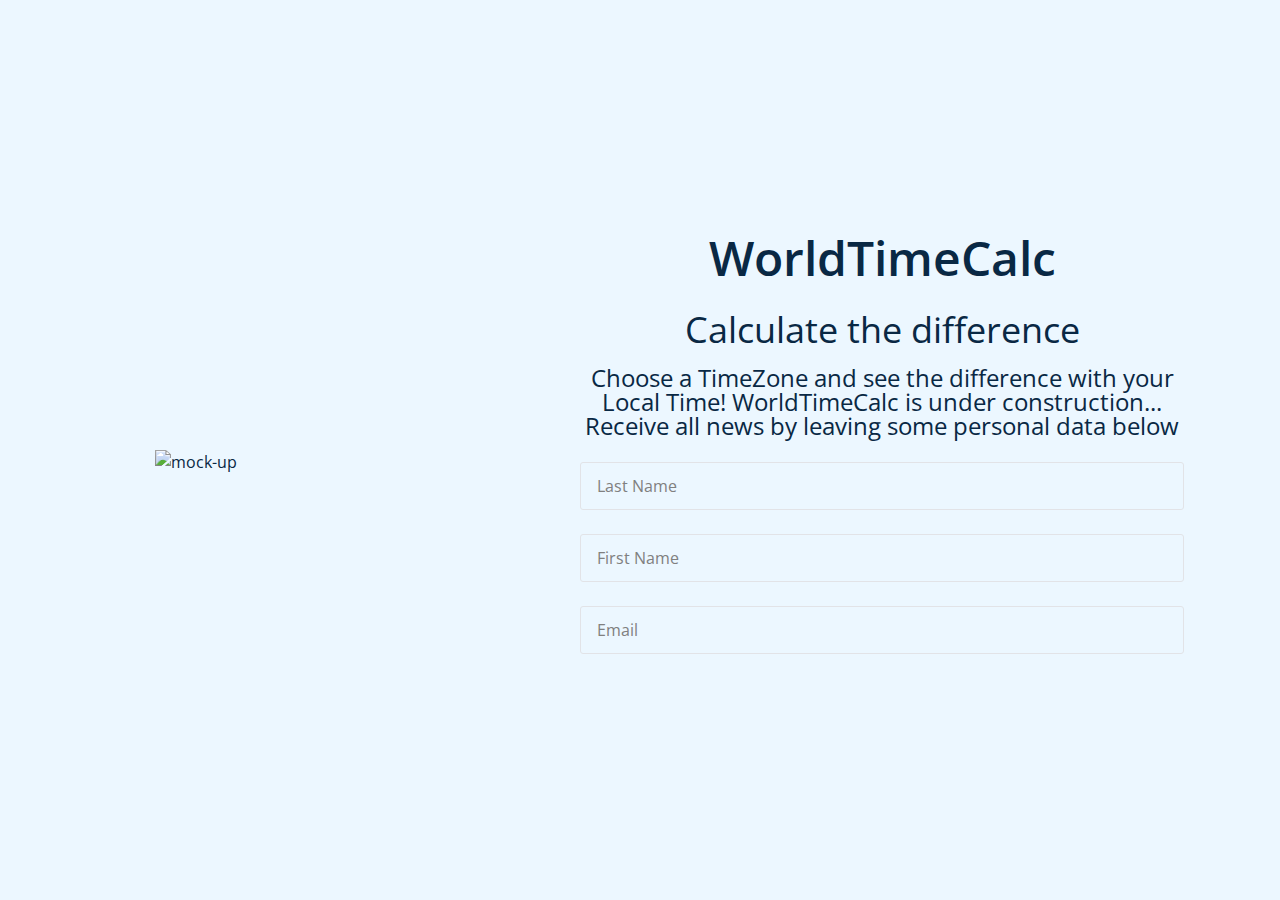
==== landingspagina.html @ 6df5377a "1st push" ====
<!doctype html>
<html lang="en">
    <head>
        <meta charset="utf-8">
        <meta http-equiv="x-ua-compatible" content="ie=edge">
        <title>Landinspagina</title>
        <meta name="description" content="This is my HTML5 boilerplate.">
        <meta name="viewport" content="width=device-width, initial-scale=1.0">
        <meta name="msapplication-TileColor" content="#3385FF">
        <meta name="theme-color" content="#3385FF">

        <link href="https://fonts.googleapis.com/css2?family=Open+Sans:wght@400;600;700&display=swap" rel="stylesheet">

        <link rel="stylesheet" href="css/normalize.css">
        <link rel="stylesheet" href="css/screen.css">

        <style>
            section {
              background-image: url('/Project/img/klok.jpg');
            }
        </style>
        <script src="script/reg.js"></script>
    </head>
    <body>
        <section class="o-row o-row--lg o-row--login o-row--beta">
            <img class="c-image" src="/Project/img//Mock-up.png" alt="mock-up">
            <div class="o-container u-max-width-xs">
                <form class="c-card" action="#">
                    <div class="c-card__body">                       
                        <p class="c-card__title">
                            WorldTimeCalc
                        </p>
                        <p class="c-card__undertitle">
                            Calculate the difference
                        </p>
                        <p class="c-card__text">
                            Choose a TimeZone and see the difference with
                            your Local Time!
                            WorldTimeCalc is under construction... Receive 
                            all news by leaving some personal data below
                        </p>
                        <div>
                            <p class="c-form-field">
                                <label class="c-label c-label--floating js-floating-label" for="username">
                                </label>
                                <input class="c-input c-input--with-floating-label js-floating-input" type="lastname" name="username" id="username" placeholder="Last Name" required>
                            </p>
                        </div>
                        <div>
                            <p class="c-form-field">
                                <label class="c-label c-label--floating js-floating-label" for="username">
                                </label>
                                <input class="c-input c-input--with-floating-label js-floating-input" type="firstname" name="username" id="username" placeholder="First Name" required>
                            </p>
                        </div>
                        <div>
                            <p class="c-form-field">
                                <label class="c-label c-label--floating js-floating-label" for="username">
                                </label>
                                <input class="c-input c-input--with-floating-label js-floating-input" type="email" name="username" id="username" placeholder="Email" required>
                            </p>
                        </div>
                    </div>
                </form>
            </div>
        </section>
    </body>
</html>
---- css/screen.css ----
/*------------------------------------*\
#FONTS
\*------------------------------------*/

/*------------------------------------*\
#Variables
\*------------------------------------*/

:root {
    /* colors */
    --color-alpha: #ECF7FF;
    --color-beta: #092844;

    --color-front: var(--color-beta);
    --color-back: var(--color-alpha);

    --global-background: var(--color-back);
    --global-text-color: var(--color-front);

    --global-logo-fill: var(--color-front);
    --global-border-color: var(--color-front);

    --global-color-error: #ff3333;
    --global-color-error-transparent: #FF3333bf;
    --global-color-error-x-transparent: #FF33334d;



    --global-color-alpha: #3385FF;
    --global-color-alpha-dark: #2E77E6;

    --global-color-neutral-xxxx-light: #F5F6FA;
    --global-color-neutral-xxx-light: #E2E3E7;

    /* opacity */

    /* transitions */

    /* borders */
    --global-borderRadius: 3px;
    --global-borderWidth: 1px;

    /* transitions */
    --global-transitionTiming-alpha: .1s ease-out;

    /* Baseline settings */
    --global-baseline: 8px;         
    --global-whitespace: calc(var(--global-baseline) * 3); /* = 24px */

    --global-whitespace-xs: calc(var(--global-baseline) / 2); /* = 4px */
    --global-whitespace-sm: calc(var(--global-baseline) * 1); /*  = 8px */
    --global-whitespace-md: calc(var(--global-baseline) * 2); /*  = 16px */
    --global-whitespace-lg: calc(var(--global-baseline) * 4); /*  = 32px */
    --global-whitespace-xl: calc(var(--global-whitespace) * 2); /*  = 48px */
    --global-whitespace-xxl: calc(var(--global-whitespace) * 3); /*  = 72px */

    /* forms */
    --global-placeholder-color: var(--global-color-neutral-x-light);
    --global-input-backgroundColor: White;
    --global-input-color: var(--global-color-neutral-xxxx-dark);
    --global-input-borderColor: var(--global-color-neutral-xxx-light);
    --global-input-hover-borderColor: var(--global-color-neutral-xx-light);
    --global-input-focus-borderColor: var(--global-color-alpha);
    --global-input-focus-boxShadowColor: var(--global-color-alpha-x-transparent);
    --global-input-focus-boxShadow: 0 0 0 3px var(--global-input-focus-boxShadowColor);
    --global-input-error-borderColor: #ff3333;
}

/* @media (prefer-color-scheme) */

/*------------------------------------*\
#GENERIC
\*------------------------------------*/

/*
    Generic: Page
    ---
    Global page styles + universal box-sizing:
*/

html {
    /* POSITIONING */

    /* BOX MODEL */
    box-sizing: border-box;

    /* FONT */
    color: var(--global-text-color);
    font-size: 16px; /* font-size op de body = 1REM */
    line-height: 1.5;
    font-family: 'Open Sans', Helvetica, arial, sans-serif;
    font-feature-settings: "zero" 1;
    -webkit-font-smoothing: antialiased;
    -moz-osx-font-smoothing: grayscale;

    /* APPEARANCE */
    background-color: var(--color-back);

    /* OTHER */
    
}

html[data-theme='dark'] {
    background-color: var(--color-front);
    /* --color-front: var(--color-alpha);
    --color-back: var(--color-beta); */
}

*,
*:before,
*:after {
    box-sizing: inherit;
}

/*
* Remove text-shadow in selection highlight:
* https://twitter.com/miketaylr/status/12228805301
*
* Customize the background color to match your design.
*/

::-moz-selection {
    background: blue;
    color: white;
    text-shadow: none;
}

::selection {
    background: blue;
    color: white;
    text-shadow: none;
}

/*------------------------------------*\
#Elements
\*------------------------------------*/

/*
Elements: Images
---
Default markup for images to make them responsive
*/

img {
    max-width: 100%;
    vertical-align: top;
}

/*
    Elements: typography
    ---
    Default markup for typographic elements
*/

h1,
h2,
h3 {
    font-weight: 700;
}

h1 {
    font-size: 36px;
    line-height: 48px;
    margin: 0 0 24px;
}

h2 {
    font-size: 32px;
    line-height: 40px;
    margin: 0 0 24px;
}

h3 {
    font-size: 26px;
    line-height: 32px;
    margin: 0 0 24px;
}

h4,
h5,
h6 {
    font-size: 16px;
    font-weight: 600;
    line-height: 24px;
    margin: 0 0 24px;
}

p,
ol,
ul,
dl,
table,
address,
figure {
    margin: 0 0 24px;
}

ul,
ol {
    padding-left: 24px;
}

li ul,
li ol {
    margin-bottom: 0;
}

blockquote {
    font-style: normal;
    font-size: 23px;
    line-height: 32px;
    margin: 0 0 24px;
}

blockquote * {
    font-size: inherit;
    line-height: inherit;
}

figcaption {
    font-weight: 400;
    font-size: 12px;
    line-height: 16px;
    margin-top: 8px;
}

hr {
    border: 0;
    height: 1px;
    background: LightGrey;
    margin: 0 0 24px;
}

a {
    color: blue;
    outline-color: blue;
    outline-width: medium;
    outline-offset: 2px;
}

a:visited,
a:active {
    color: blue;
}

a:hover,
a:focus {
    color: blue;
}

label,
input {
    display: block;
}

select {
    width: 100%;
}

input::placeholder {
    color: gray;
}

/*------------------------------------*\
#OBJECTS
\*------------------------------------*/


/*
    Objects: Row
    ---
    Creates a horizontal row that stretches the viewport and adds padding around children
*/

.o-row {
    position: relative;
    padding: calc(8 * var(--global-baseline)) calc(8 * var(--global-baseline)) 0;
}

.o-row--login {
    min-height: 100vh;
    display: flex;
    align-items: center;
}

/* size modifiers */

.o-row--lg {
    padding-top: var(--global-whitespace-xl);
    padding-bottom: var(--global-whitespace);
}

.o-row--xl {
    padding-top: var(--global-whitespace-xxl);
    padding-bottom: var(--global-whitespace-xl);
}

@media (min-width: 768px) {
    .o-row {
        padding-left: var(--global-whitespace-xl);
        padding-right: var(--global-whitespace-xl);
    }
}

@media (min-width: 992px) {
    .o-row--xl {
        padding-top: 96px;
        padding-bottom: var(--global-whitespace-xxl);
    }
}


/*
    Objects: Container
    ---
    Creates a horizontal container that sets de global max-width
*/

.o-container {
    margin-left: auto;
    margin-right: inherit;
    max-width: 43.75rem; /* 79.5 * 16px = 1272 */
    width: 100%;
}

/*
    Object: Button reset
    ---
    Small button reset object
*/


.o-button-reset {
    border: none;
    margin: 0;
    padding: 0;
    width: auto;
    overflow: visible;
    background: transparent;

    /* inherit font & color from ancestor */
    color: inherit;
    font: inherit;

    /* Normalize `line-height`. Cannot be changed from `normal` in Firefox 4+. */
    line-height: normal;

    /* Corrects font smoothing for webkit */
    -webkit-font-smoothing: inherit;
    -moz-osx-font-smoothing: inherit;

    /* Corrects inability to style clickable `input` types in iOS */
    -webkit-appearance: none;
}

/*
    Object: Hide accessible
    ---
    Accessibly hide any element
*/

.o-hide-accessible {
    position: absolute;
    width: 1px;
    height: 1px;
    padding: 0;
    margin: -1px;
    overflow: hidden;
    clip: rect(0, 0, 0, 0);
    border: 0;
}


.o-section {
    position: relative;
    min-width: 400px;
}

.o-section + .o-section {
    padding-top: var(--global-whitespace);
}

@media (min-width: 768px) {
    .o-section--lg + .o-section--lg,
    .o-section--xl + .o-section--xl {
        padding-top: var(--global-whitespace-xl);
    }
}

@media (min-width: 992px) {
    .o-section--xl + .o-section--xl {
        padding-top: var(--global-whitespace-xxl);
    }
}

/*------------------------------------*\
#COMPONENTS
\*------------------------------------*/

/*
    Component: Logo
    ---
    Website main logo
*/

.c-logo {
    display: flex;
    padding-top: 2rem;
    position: sticky;
    align-items: center;
    font-size: 1rem;
    font-weight: 400;
    line-height: 1rem;
}

/*
    Component: horloge
    ---
    The horloge
*/

.c-horloge__logo {
    height: 2rem;
    width: 2rem;
    fill: var(--global-logo-fill);
    stroke: var(--global-logo-fill);
    /* color: var(--global-logo-fill); */
}

.c-logo .c-horloge__logo {
    margin-right: 0.5rem;
}

.c-horloge {
    height: 25rem;
    width: 25rem;
    fill: var(--global-logo-fill);
    stroke: var(--global-logo-fill);
}

/*
    Component: App
    ---
    Main app wrapper
*/

.c-app {
    display: flex;
    flex-direction: column;
    min-height: calc(100vh - 2 * 1rem);
    box-sizing: content-box; /* Paddig optellen bij de (max)width ipv. het toevoegen aan de binnenkant */
    max-width: 25rem; /* Is dit slim...? */
    margin: 0 auto;
    padding: 0 2rem 2rem 2rem; /* 32px 32px (in onze huidige font-size) */
}

.c-app__summary {
    font-size: 1.75rem;
    line-height: 2.5rem;
}

.c-title {
    margin: auto;
    padding: 40px 0 16px 0;
    text-align: center;
    font-size: 2rem;
}

.c-hour {
    color: var(--global-text-color);
    font-size: 1rem;
    font-weight: bold;
}


/*
    Component: clock
    ---
    clock with sun visualisation
*/

.c-clock {
    margin-top: auto; /* Vul de ruimte maar op */ 
}

.c-clock__hour {
    display: flex;
    flex-direction: column;
    justify-content: center;
    align-items: center;
    width: 2.5rem;

    font-size: 0.75rem;
    line-height: 0.875rem;

    transform: translateY(50%); /* 22px : percentage van maken */
}
.c-clock__hour::before {
    content: attr(data-time);
    margin-bottom: 0.5rem;
}


.c-form-field--option {
    display: flex;
    align-items: center;
}

.c-custom-select {
    display: block;
    position: relative;
}

.c-custom-select__symbol {
    width: var(--global-whitespace);
    height: var(--global-whitespace);
    position: absolute;
    top: calc(var(--global-whitespace) / 2);
    right: calc(var(--global-whitespace) / 2);
    pointer-events: none;
    fill: var(--color-front);
}

/*
    Component: Input
    ---
    Class to put on all input="text" like form inputs
*/

.c-input {
    --input-transition: all var(--global-transitionDuration-alpha) var(--global-transitionEasing-out);
    -webkit-appearance: none;
    -moz-appearance: none;
    appearance: none;
    width: 100%;
    border-radius: var(--input-borderRadius, var(--global-borderRadius));
    border: var(--input-borderWidth, var(--global-borderWidth)) solid var(--input-borderColor, var(--global-input-borderColor));
    background-color: transparent;
    color: var(--global-input-color);
    font-family: inherit;
    font-size: 16px;
    line-height: calc(var(--global-baseline) * 3);
    padding: calc(var(--global-baseline) * 1.5 - var(--global-borderWidth)) var(--global-whitespace-md);
    outline: none;
    transition: var(--input-transition);
}

.c-input:hover {
    border-color: var(--input-hover-borderColor, var(--global-input-hover-borderColor));
}

.c-input:focus,
.c-input:active {
    border-color: var(--input-focus-borderColor, var(--global-input-focus-borderColor));
    box-shadow: var(--global-input-focus-boxShadowSpread) var(--input-focus-boxShadowColor, var(--global-input-focus-boxShadowColor));
}

/*
Input password with toggle checkbox on top of it needs
more padding on the right to avoid overlap
*/

.c-input--password-with-toggle {
    padding-right: 52px;
}

/* input password with floating label */
/* 
.c-input--with-floating-label:focus {
    box-shadow: 0 0 0 1px var(--global-input-focus-borderColor);
} */

/* option input for checkboxes and radio buttons */

.c-option {
    margin-right: var(--global-whitespace-sm);
}


.c-grid {
    display: grid;
    grid-template-columns: 50% 50%;
}

.c-line {
    border-right: 1px solid var(--color-front);
}

.c-grid__item {
    text-align: center;
    padding: var(--global-whitespace-lg);
}
.u-column-span-6 {
    grid-column: span 6;
}


/* option input for checkboxes and radio buttons */

.c-option {
    margin-right: var(--global-whitespace-sm);
}

/*
    Component: Label
    ---
    Class to put on all form labels
*/

.c-label {
    --label-color: var(--color-front);
    margin-bottom: 0;
    padding-top: var(--global-whitespace-lg);
    padding-bottom: var(--global-whitespace-sm);
    font-size: 18px;
    line-height: 20px;
    color: var(--color-front);
}

.c-label--option {
    padding-bottom: 0;
}

.c-label__error-message {
    font-weight: 600;
	float: right;
	display: none;
}

.c-label__error-message.is-visible {
	display: block;
}

.c-label--floating {
    position: absolute;
    top: calc(var(--global-baseline) * 1.5);
    left: var(--global-whitespace-sm);
    padding: var(--global-whitespace-xs)  var(--global-whitespace-sm);
    background-color: transparent;
    transition: transform var(--global-transitionDuration-alpha) var(--global-transitionEasing-out);
    z-index: 1;
    border-radius: var(--global-borderRadius);
}

.is-floating,
.c-form-field:focus-within .c-label--floating {
    transform: translateY(calc(var(--global-baseline) * -3))
}

@media (prefers-color-scheme: dark) {
    /* .c-label--floating {
        --label--floating-backgroundColor: transparent;
    } */
}

/*
    Component: Custom Toggle
    ---
    Visually change a checkbox into a toggle
*/



/*
    Component: Card
    ---
    Card with box shadow
*/

.c-card {
    background-color: transparent;
    margin-bottom: var(--global-whitespace);
    overflow: hidden;
}


.c-card__title {
    text-align: center;
    font-size: 48px;
    line-height: calc(var(--global-baseline) * 3);
    font-weight: 600;
}

.c-card__undertitle {
    text-align: center;
    font-size: 36px;
    line-height: calc(var(--global-baseline) * 3);
    font-weight: 400;
}

.c-card__text {
    text-align: center;
    font-size: 24px;
    line-height: calc(var(--global-baseline) * 3);
    font-weight: 400;
}

/* This allows c-card__body and __footer to have equal padding everywhere */

.c-card__body > *:last-child,
.c-card__footer > *:last-child,
.c-card__body > *:last-child > *:last-child,
.c-card__footer > *:last-child > *:last-child {
    margin-bottom: 0;
}

@media (min-width: 27em) {
    .c-card__body {
        padding: var(--global-whitespace-xl);
    }

    .c-card__title {
        margin-bottom: var(--global-whitespace-xl);
    }
}

/* @media (prefers-color-scheme: dark) {
    .c-card {
        --card-backgroundColor: var(--global-color-neutral-xxx-dark);
        --card__footer-borderColor: var(--global-color-neutral-xxxx-dark);
    }
} */

/*
    Component: Forms
    ---
    Everything form related here
*/

.c-form-field {
    position: relative;
    border-radius: 5px;
}

.c-form-field--option {
    display: flex;
    align-items: center;
}

.c-image {
    display: block;
    margin-left: auto;
    width: 16.875rem;
}

/*------------------------------------*\
#UTILITIES
\*------------------------------------*/

/*
    Utilities: Mute
    Mute with opacity
*/

.u-muted {
    opacity: var(--global-muted-opacity);
}

/*------------------------------------*\
#STATES
\*------------------------------------*/

/*
    Change the theme using CSS vars.
*/

/* Night version: just switch the light and dark vars */
.is-night {
    --color-front: var(--color-alpha);
    --color-back: var(--color-beta);
}

/*------------------------------------*\
#MEDIA
\*------------------------------------*/

/*
    Print styles.
    ---
    Inlined to avoid the additional HTTP request:
    http://www.phpied.com/delay-loading-your-print-css/
*/

@media print {
    *,
    *:before,
    *:after {
        background: transparent !important;
        color: #000 !important;
        /* Black prints faster:
        http://www.sanbeiji.com/archives/953 */
        box-shadow: none !important;
        text-shadow: none !important;
    }
    a,
    a:visited {
        text-decoration: underline;
    }
    a[href]:after {
        content: " (" attr(href) ")";
    }
    abbr[title]:after {
        content: " (" attr(title) ")";
    }
    /*
    * Don't show links that are fragment identifiers,
    * or use the `javascript:` pseudo protocol
    */
    a[href^="#"]:after,
    a[href^="javascript:"]:after {
        content: "";
    }
    pre {
        white-space: pre-wrap !important;
    }
    pre,
    blockquote {
        border: 1px solid #999;
        page-break-inside: avoid;
    }
    /*
    * Printing Tables:
    * http://css-discuss.incutio.com/wiki/Printing_Tables
    */
    thead {
        display: table-header-group;
    }
    tr,
    img {
        page-break-inside: avoid;
    }
    p,
    h2,
    h3 {
        orphans: 3;
        widows: 3;
    }
    h2,
    h3 {
        page-break-after: avoid;
    }
}
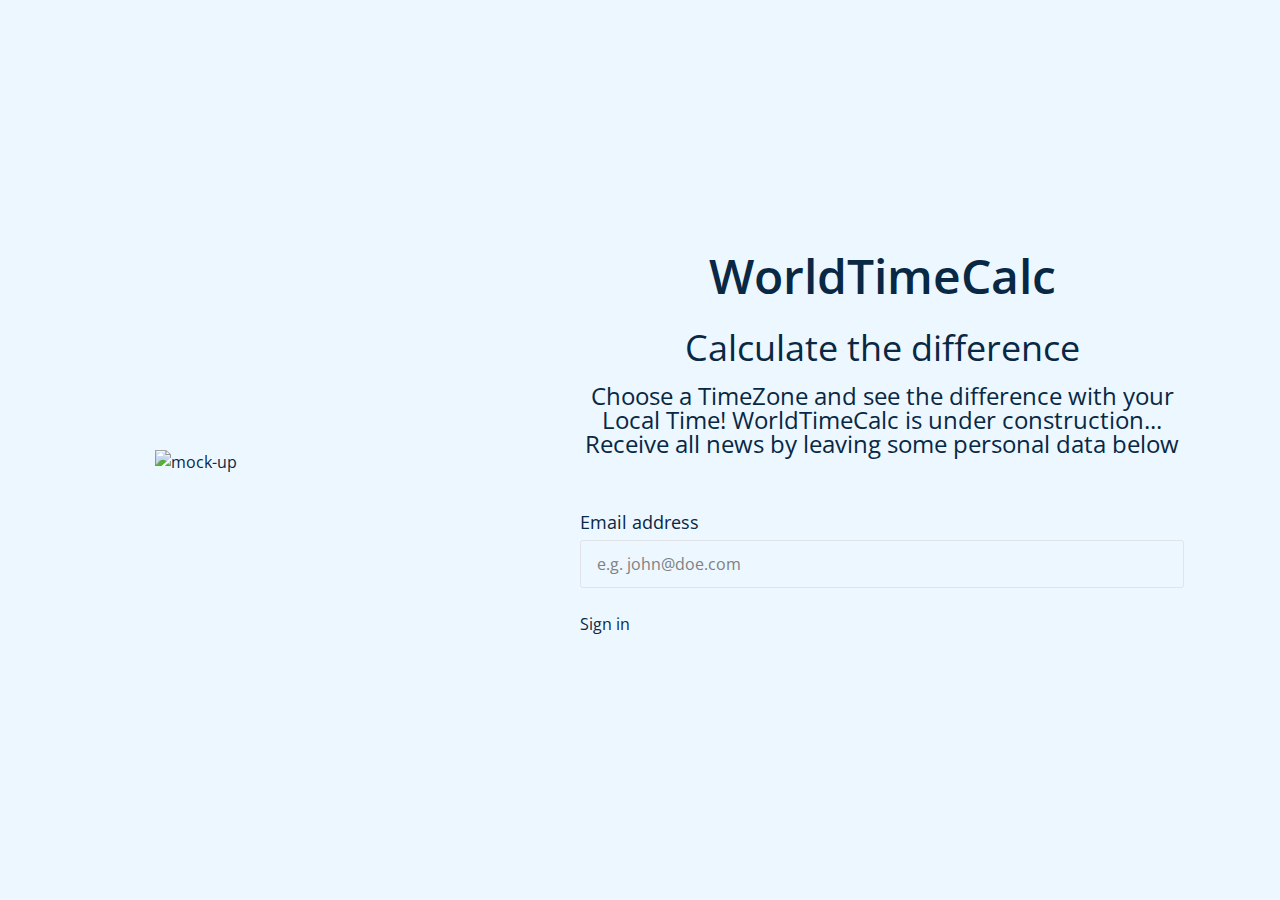
==== commit 5b450181: "2" ====
--- a/landingspagina.html
+++ b/landingspagina.html
@@ -19,11 +19,11 @@
               background-image: url('/Project/img/klok.jpg');
             }
         </style>
-        <script src="script/reg.js"></script>
+        <script rel="stylesheet" href="./script/reg.js"></script>
     </head>
     <body>
         <section class="o-row o-row--lg o-row--login o-row--beta">
-            <img class="c-image" src="/Project/img//Mock-up.png" alt="mock-up">
+            <img class="c-image" src="/Project/img/Mock-up.png" alt="mock-up">
             <div class="o-container u-max-width-xs">
                 <form class="c-card" action="#">
                     <div class="c-card__body">                       
@@ -39,7 +39,22 @@
                             WorldTimeCalc is under construction... Receive 
                             all news by leaving some personal data below
                         </p>
-                        <div>
+
+                        <p class="c-form-field js-email-field">
+                            <label class="c-label js-email-label" for="username">
+                                Email address
+                                <span class="c-label__error-message js-email-error-message">
+                                    This field is required
+                                </span>
+                            </label>
+                            <input class="c-input js-email-input" type="email" name="username" id="username" placeholder="e.g. john@doe.com" required>
+                        </p>
+
+                        <p class="u-mb-md">
+                            <!-- Button -->
+                            <button class="o-button-reset c-button js-sign-in-button">Sign in</button>
+                        </p>
+                        <!-- <div>
                             <p class="c-form-field">
                                 <label class="c-label c-label--floating js-floating-label" for="username">
                                 </label>
@@ -59,7 +74,7 @@
                                 </label>
                                 <input class="c-input c-input--with-floating-label js-floating-input" type="email" name="username" id="username" placeholder="Email" required>
                             </p>
-                        </div>
+                        </div> -->
                     </div>
                 </form>
             </div>
--- a/css/screen.css
+++ b/css/screen.css
@@ -63,7 +63,6 @@
     --global-input-focus-borderColor: var(--global-color-alpha);
     --global-input-focus-boxShadowColor: var(--global-color-alpha-x-transparent);
     --global-input-focus-boxShadow: 0 0 0 3px var(--global-input-focus-boxShadowColor);
-    --global-input-error-borderColor: #ff3333;
 }
 
 /* @media (prefer-color-scheme) */
@@ -500,6 +499,9 @@
     margin-bottom: 0.5rem;
 }
 
+.c-form-field {
+    position: relative;
+}
 
 .c-form-field--option {
     display: flex;
@@ -721,22 +723,6 @@
     }
 } */
 
-/*
-    Component: Forms
-    ---
-    Everything form related here
-*/
-
-.c-form-field {
-    position: relative;
-    border-radius: 5px;
-}
-
-.c-form-field--option {
-    display: flex;
-    align-items: center;
-}
-
 .c-image {
     display: block;
     margin-left: auto;
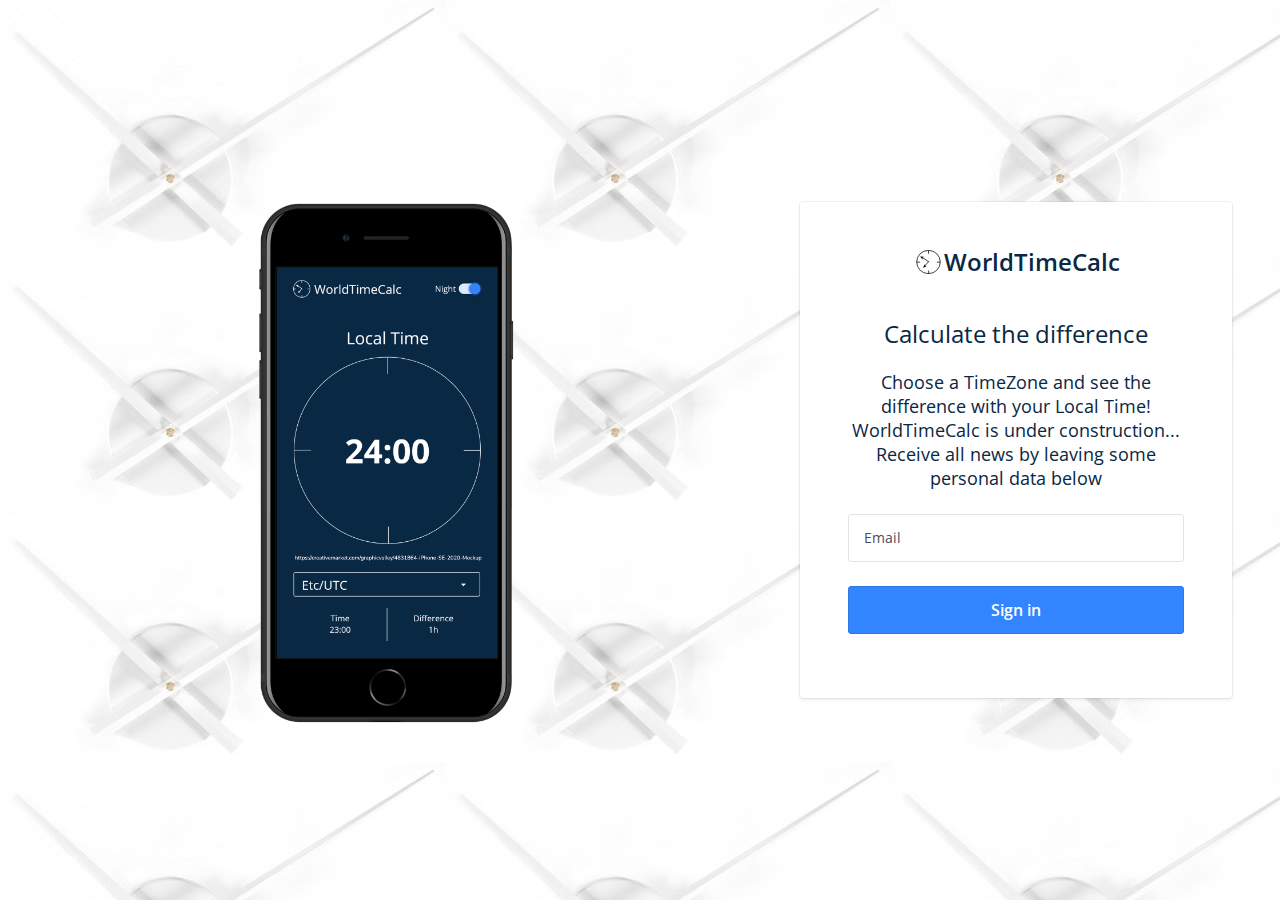
==== commit 6bf24aa8: "SVG probleem opgelost + landingspagina" ====
--- a/landingspagina.html
+++ b/landingspagina.html
@@ -3,7 +3,7 @@
     <head>
         <meta charset="utf-8">
         <meta http-equiv="x-ua-compatible" content="ie=edge">
-        <title>Landinspagina</title>
+        <title>Landingspagina</title>
         <meta name="description" content="This is my HTML5 boilerplate.">
         <meta name="viewport" content="width=device-width, initial-scale=1.0">
         <meta name="msapplication-TileColor" content="#3385FF">
@@ -12,22 +12,35 @@
         <link href="https://fonts.googleapis.com/css2?family=Open+Sans:wght@400;600;700&display=swap" rel="stylesheet">
 
         <link rel="stylesheet" href="css/normalize.css">
-        <link rel="stylesheet" href="css/screen.css">
+        <link rel="stylesheet" href="css/screenlandingspagina.css">
 
         <style>
             section {
-              background-image: url('/Project/img/klok.jpg');
+              background-image: url('img/klok.jpg');
             }
         </style>
         <script rel="stylesheet" href="./script/reg.js"></script>
     </head>
     <body>
         <section class="o-row o-row--lg o-row--login o-row--beta">
-            <img class="c-image" src="/Project/img/Mock-up.png" alt="mock-up">
+            <img class="c-image" src="img/MockUp.png" alt="mock-up">
             <div class="o-container u-max-width-xs">
                 <form class="c-card" action="#">
                     <div class="c-card__body">                       
-                        <p class="c-card__title">
+                        <p class="c-card__title c-logo">
+                            <svg class="c-logo__symbol" xmlns="http://www.w3.org/2000/svg" width="32.974" height="32.538" viewBox="0 0 32.974 32.538">
+                                <g id="Logo" transform="translate(-880.5 -83.5)">
+                                  <ellipse e" id="Ellipse_3" data-name="Ellipse 3" cx="15.987" cy="15.769" rx="15.987" ry="15.769" transform="translate(881 84)" fill="none" stroke="#040405" stroke-miterlimit="10" stroke-width="1"/>
+                                  <line id="Line_5" data-name="Line 5" y2="4.64" transform="translate(897.183 111.36)" fill="none" stroke="#040405" stroke-miterlimit="10" stroke-width="1"/>
+                                  <line id="Line_6" data-name="Line 6" y2="4.65" transform="translate(897.034 84)" fill="none" stroke="#040405" stroke-miterlimit="10" stroke-width="1"/>
+                                  <line id="Line_7" data-name="Line 7" x2="4.64" transform="translate(881 99.977)" fill="none" stroke="#040405" stroke-miterlimit="10" stroke-width="1"/>
+                                  <line id="Line_8" data-name="Line 8" x2="4.64" transform="translate(908.36 100.005)" fill="none" stroke="#040405" stroke-miterlimit="10" stroke-width="1"/>
+                                  <path id="Path_2" data-name="Path 2" d="M290.814,428.539l1.62-5.12.81,2.2,2.31.4Z" transform="translate(598.987 -320.731)" fill="#040405"/>
+                                  <line id="Line_10" data-name="Line 10" x1="6.062" y2="7.082" transform="translate(891.308 98.926)" fill="none" stroke="#040405" stroke-miterlimit="10" stroke-width="1"/>
+                                  <line id="Line_9" data-name="Line 9" x1="8.87" y1="5.973" transform="translate(888.5 93.5)" fill="none" stroke="#040405" stroke-miterlimit="10" stroke-width="1"/>
+                                  <path id="Path_1" data-name="Path 1" d="M286.544,412.9l5.35.5-1.99,1.26.11,2.34Z" transform="translate(598.987 -320.731)" fill="#040405"/>
+                                </g>
+                              </svg>
                             WorldTimeCalc
                         </p>
                         <p class="c-card__undertitle">
@@ -41,13 +54,14 @@
                         </p>
 
                         <p class="c-form-field js-email-field">
-                            <label class="c-label js-email-label" for="username">
-                                Email address
+                            <label class="c-label c-label--floating js-email-label js-floating-label" for="username">
+                                Email
                                 <span class="c-label__error-message js-email-error-message">
                                     This field is required
                                 </span>
                             </label>
-                            <input class="c-input js-email-input" type="email" name="username" id="username" placeholder="e.g. john@doe.com" required>
+                            <input class="c-input c-input--with-floating-label  js-email-input js-floating-input" type="email" name="username" id="username"
+                                required>
                         </p>
 
                         <p class="u-mb-md">
--- a/css/screenlandingspagina.css
+++ b/css/screenlandingspagina.css
@@ -0,0 +1,1075 @@
+/*------------------------------------*\
+#FONTS
+\*------------------------------------*/
+
+/*------------------------------------*\
+#Variables
+\*------------------------------------*/
+
+:root {
+    /* colors */
+    --color-alpha: #ECF7FF;
+    --color-beta: #092844;
+
+    --color-front: var(--color-beta);
+    --color-back: var(--color-alpha);
+
+    --global-background: var(--color-back);
+    --global-text-color: var(--color-front);
+
+    --global-logo-fill: var(--color-front);
+    --global-logo-stroke: var(--color-front);
+    --global-border-color: var(--color-front);
+
+    --global-input-borderColor: var(--color-front);
+    --global-input-backgroundColor: var(--color-back);
+    --global-input-color: var(--color-back);
+    --global-logo-fill: var(--color-front);
+    --global-logo-stroke: var(--color-front);
+    --global-border-color: var(--color-front);
+    --global-input-hover-borderColor: var(--color-front);
+
+    --global-color-error: #ff3333;
+    --global-color-error-transparent: #FF3333bf;
+    --global-color-error-x-transparent: #FF33334d;
+
+
+
+    --global-color-alpha: #3385FF;
+    --global-color-alpha-dark: #2E77E6;
+
+    --global-color-neutral-xxxx-light: #F5F6FA;
+    --global-color-neutral-xxx-light: #E2E3E7;
+
+    /* opacity */
+
+    /* transitions */
+    --global-transitionEasing-out: ease-out;
+    --global-transitionEasing-out-cubic: cubic-bezier(0.22, 0.61, 0.36, 1);
+    --global-transitionDuration-alpha: .1s;
+    --global-transitionDuration-beta: .2s;
+    --global-transitionDuration-gamma: .3s;
+
+
+    /* borders */
+    --global-borderRadius: 3px;
+    --global-borderWidth: 1px;
+
+    /* transitions */
+
+    /* Baseline settings */
+    --global-baseline: 8px;         
+    --global-whitespace: calc(var(--global-baseline) * 3); /* = 24px */
+
+    --global-whitespace-xs: calc(var(--global-baseline) / 2); /* = 4px */
+    --global-whitespace-sm: calc(var(--global-baseline) * 1); /*  = 8px */
+    --global-whitespace-md: calc(var(--global-baseline) * 2); /*  = 16px */
+    --global-whitespace-lg: calc(var(--global-baseline) * 4); /*  = 32px */
+    --global-whitespace-xl: calc(var(--global-whitespace) * 2); /*  = 48px */
+    --global-whitespace-xxl: calc(var(--global-whitespace) * 3); /*  = 72px */
+
+    /* forms */
+    --global-placeholder-color: var(--global-color-neutral-x-light);
+    --global-input-backgroundColor: White;
+    --global-input-color: var(--global-color-neutral-xxxx-dark);
+    --global-input-borderColor: var(--global-color-neutral-xxx-light);
+    --global-input-hover-borderColor: var(--global-color-neutral-xx-light);
+    --global-input-focus-borderColor: var(--global-color-alpha);
+    --global-input-focus-boxShadowColor: var(--global-color-alpha-x-transparent);
+    --global-input-focus-boxShadow: 0 0 0 3px var(--global-input-focus-boxShadowColor);
+
+
+
+    /* Global colors */
+    --global-color-alpha-light: #4F95FF;
+    --global-color-alpha: #3385FF;
+    --global-color-alpha-dark: #2E77E6;
+    --global-color-alpha-x-dark: #1B4186;
+    --global-color-alpha-transparent: #3385ffbf;
+    --global-color-alpha-x-transparent: #3385ff4d;
+
+    --global-color-neutral-xxxx-light: #F5F6FA;
+    --global-color-neutral-xxx-light: #E2E3E7;
+    --global-color-neutral-xx-light: #caccd4;
+    --global-color-neutral-x-light: #b5b6c0;
+    --global-color-neutral-light: #a0a1ad;
+    --global-color-neutral: #8b8c9a;
+    --global-color-neutral-dark: #757787;
+    --global-color-neutral-x-dark: #606274;
+    --global-color-neutral-xx-dark: #4b4c60;
+    --global-color-neutral-xxx-dark: #35374d;
+    --global-color-neutral-xxxx-dark: #20223a;
+    --global-color-error: #FF3333;
+    --global-color-error-transparent: #FF3333bf;
+    --global-color-error-x-transparent: #FF33334d;
+
+    /* global page settings */
+    --global-page-color: var(--global-color-neutral-xxxx-dark);
+    --global-page-backgroundColor: var(--global-color-neutral-xxxx-light);
+    --global-selection-backgroundColor: var(--global-color-alpha);
+
+    /* border radius */
+    --global-borderRadius: 3px;
+    --global-borderWidth: 1px;
+
+    /* transitions */
+    --global-transitionEasing-out: ease-out;
+    --global-transitionEasing-out-cubic: cubic-bezier(0.22, 0.61, 0.36, 1);
+    --global-transitionDuration-alpha: .1s;
+    --global-transitionDuration-beta: .2s;
+    --global-transitionDuration-gamma: .3s;
+
+
+     /* Baseline settings */
+    --global-baseline: 8px;         
+    --global-whitespace: calc(var(--global-baseline) * 3); /* = 24px */
+
+    --global-whitespace-xs: calc(var(--global-baseline) * .5); /* = 4px */
+    --global-whitespace-sm: calc(var(--global-baseline) * 1); /*  = 8px */
+    --global-whitespace-md: calc(var(--global-baseline) * 2); /*  = 16px */
+    --global-whitespace-lg: calc(var(--global-baseline) * 4); /*  = 32px */
+    --global-whitespace-xl: calc(var(--global-whitespace) * 2); /*  = 48px */
+    --global-whitespace-xxl: calc(var(--global-whitespace) * 3); /*  = 72px */
+
+    /* forms */
+    --global-label-color: var(--global-color-neutral-xx-dark);
+    --global-placeholder-color: var(--global-color-neutral-x-light);
+    --global-input-backgroundColor: White;
+    --global-input-color: var(--global-color-neutral-xxxx-dark);
+    --global-input-borderColor: var(--global-color-neutral-xxx-light);
+    --global-input-hover-borderColor: var(--global-color-neutral-xx-light);
+    --global-input-focus-borderColor: var(--global-color-alpha);
+    --global-input-error-borderColor: var(--global-color-error);
+    --global-input-focus-boxShadowSpread: 0 0 0 3px;
+    --global-input-focus-boxShadowColor: var(--global-color-alpha-x-transparent);
+    --global-input-error-boxShadowColor: var(--global-color-error-x-transparent);
+}
+
+/* @media (prefer-color-scheme) */
+
+/*------------------------------------*\
+#GENERIC
+\*------------------------------------*/
+
+/*
+    Generic: Page
+    ---
+    Global page styles + universal box-sizing:
+*/
+
+html {
+    /* POSITIONING */
+
+    /* BOX MODEL */
+    box-sizing: border-box;
+
+    /* FONT */
+    color: var(--global-text-color);
+    font-size: 16px; /* font-size op de body = 1REM */
+    line-height: 1.5;
+    font-family: 'Open Sans', Helvetica, arial, sans-serif;
+    font-feature-settings: "zero" 1;
+    -webkit-font-smoothing: antialiased;
+    -moz-osx-font-smoothing: grayscale;
+
+    /* APPEARANCE */
+    background-color: var(--color-back);
+
+    /* OTHER */
+    
+}
+
+*,
+*:before,
+*:after {
+    box-sizing: inherit;
+}
+
+/*
+* Remove text-shadow in selection highlight:
+* https://twitter.com/miketaylr/status/12228805301
+*
+* Customize the background color to match your design.
+*/
+
+::-moz-selection {
+    background: blue;
+    color: white;
+    text-shadow: none;
+}
+
+::selection {
+    background: blue;
+    color: white;
+    text-shadow: none;
+}
+
+/*------------------------------------*\
+#Elements
+\*------------------------------------*/
+
+/*
+Elements: Images
+---
+Default markup for images to make them responsive
+*/
+
+img {
+    max-width: 100%;
+    vertical-align: top;
+}
+
+/*
+    Elements: typography
+    ---
+    Default markup for typographic elements
+*/
+
+h1,
+h2,
+h3 {
+    font-weight: 700;
+}
+
+h1 {
+    font-size: 36px;
+    line-height: 48px;
+    margin: 0 0 24px;
+}
+
+h2 {
+    font-size: 32px;
+    line-height: 40px;
+    margin: 0 0 24px;
+}
+
+h3 {
+    font-size: 26px;
+    line-height: 32px;
+    margin: 0 0 24px;
+}
+
+h4,
+h5,
+h6 {
+    font-size: 16px;
+    font-weight: 600;
+    line-height: 24px;
+    margin: 0 0 24px;
+}
+
+p,
+ol,
+ul,
+dl,
+table,
+address,
+figure {
+    margin: 0 0 24px;
+}
+
+ul,
+ol {
+    padding-left: 24px;
+}
+
+li ul,
+li ol {
+    margin-bottom: 0;
+}
+
+blockquote {
+    font-style: normal;
+    font-size: 23px;
+    line-height: 32px;
+    margin: 0 0 24px;
+}
+
+blockquote * {
+    font-size: inherit;
+    line-height: inherit;
+}
+
+figcaption {
+    font-weight: 400;
+    font-size: 12px;
+    line-height: 16px;
+    margin-top: 8px;
+}
+
+hr {
+    border: 0;
+    height: 1px;
+    background: LightGrey;
+    margin: 0 0 24px;
+}
+
+a {
+    color: blue;
+    outline-color: blue;
+    outline-width: medium;
+    outline-offset: 2px;
+}
+
+a:visited,
+a:active {
+    color: blue;
+}
+
+a:hover,
+a:focus {
+    color: blue;
+}
+
+label,
+input {
+    display: block;
+}
+
+select {
+    width: 100%;
+}
+
+input::placeholder {
+    color: gray;
+}
+
+/*------------------------------------*\
+#OBJECTS
+\*------------------------------------*/
+
+
+/*
+    Objects: Row
+    ---
+    Creates a horizontal row that stretches the viewport and adds padding around children
+*/
+
+.o-row {
+    position: relative;
+    padding: calc(8 * var(--global-baseline)) calc(8 * var(--global-baseline)) 0;
+}
+
+.o-row--login {
+    min-height: 100vh;
+    display: flex;
+    align-items: center;
+}
+
+/* size modifiers */
+
+.o-row--lg {
+    padding-top: var(--global-whitespace-xl);
+    padding-bottom: var(--global-whitespace);
+}
+
+.o-row--xl {
+    padding-top: var(--global-whitespace-xxl);
+    padding-bottom: var(--global-whitespace-xl);
+}
+
+@media (min-width: 768px) {
+    .o-row {
+        padding-left: var(--global-whitespace-xl);
+        padding-right: var(--global-whitespace-xl);
+    }
+}
+
+@media (min-width: 992px) {
+    .o-row--xl {
+        padding-top: 96px;
+        padding-bottom: var(--global-whitespace-xxl);
+    }
+}
+
+
+/*
+    Objects: Container
+    ---
+    Creates a horizontal container that sets de global max-width
+*/
+
+.o-container {
+    margin-left: auto;
+    margin-right: inherit;
+    max-width: 43.75rem; /* 79.5 * 16px = 1272 */
+    width: 100%;
+}
+
+/*
+    Object: Button reset
+    ---
+    Small button reset object
+*/
+
+
+.o-button-reset {
+    border: none;
+    margin: 0;
+    padding: 0;
+    width: auto;
+    overflow: visible;
+    background: transparent;
+
+    /* inherit font & color from ancestor */
+    color: inherit;
+    font: inherit;
+
+    /* Normalize `line-height`. Cannot be changed from `normal` in Firefox 4+. */
+    line-height: normal;
+
+    /* Corrects font smoothing for webkit */
+    -webkit-font-smoothing: inherit;
+    -moz-osx-font-smoothing: inherit;
+
+    /* Corrects inability to style clickable `input` types in iOS */
+    -webkit-appearance: none;
+}
+
+/*
+    Object: Hide accessible
+    ---
+    Accessibly hide any element
+*/
+
+.o-hide-accessible {
+    position: absolute;
+    width: 1px;
+    height: 1px;
+    padding: 0;
+    margin: -1px;
+    overflow: hidden;
+    clip: rect(0, 0, 0, 0);
+    border: 0;
+}
+
+
+.o-section {
+    position: relative;
+    min-width: 400px;
+}
+
+.o-section + .o-section {
+    padding-top: var(--global-whitespace);
+}
+
+@media (min-width: 768px) {
+    .o-section--lg + .o-section--lg,
+    .o-section--xl + .o-section--xl {
+        padding-top: var(--global-whitespace-xl);
+    }
+}
+
+@media (min-width: 992px) {
+    .o-section--xl + .o-section--xl {
+        padding-top: var(--global-whitespace-xxl);
+    }
+}
+
+/*------------------------------------*\
+#COMPONENTS
+\*------------------------------------*/
+
+/*
+    Component: Logo
+    ---
+    Website main logo
+*/
+
+.c-logo {
+    height: var(--global-whitespace);
+    display: flex;
+    align-items: center;
+    justify-content: center;
+    margin-bottom: var(--global-whitespace-lg);
+}
+
+.c-logo__symbol {
+    height: 100%;
+}
+
+/*
+    Component: Card
+    ---
+    Card with box shadow
+*/
+
+.c-card {
+    --card-borderRadius: var(--global-borderRadius);
+    background-color: var(--card-backgroundColor, White);
+    margin-bottom: var(--global-whitespace);
+    border-radius: var(--card-borderRadius, var(--global-borderRadius));
+    box-shadow: 0 0 0 1px rgba(0,0,0, 0.05), 0 2px 4px rgba(0,0,0,.075);
+    overflow: hidden;
+}
+
+
+.c-card__title {
+    text-align: center;
+    font-size: 24px;
+    line-height: calc(var(--global-baseline) * 3);
+    font-weight: 600;
+}
+
+.c-card__undertitle {
+    text-align: center;
+    font-size: 24px;
+    line-height: calc(var(--global-baseline) * 3);
+    font-weight: 400;
+}
+
+.c-card__text {
+    text-align: center;
+    font-size: 18px;
+    line-height: calc(var(--global-baseline) * 3);
+    font-weight: 400;
+}
+
+/* This allows c-card__body and __footer to have equal padding everywhere */
+
+.c-card__body > *:last-child,
+.c-card__footer > *:last-child,
+.c-card__body > *:last-child > *:last-child,
+.c-card__footer > *:last-child > *:last-child {
+    margin-bottom: 0;
+}
+
+@media (min-width: 27em) {
+    .c-card__body {
+        padding: var(--global-whitespace-xl);
+    }
+
+    .c-card__title {
+        margin-bottom: var(--global-whitespace-xl);
+    }
+}
+
+/*
+    Component: Forms
+    ---
+    Everything form related here
+*/
+
+.c-form-field {
+    position: relative;
+}
+
+.c-form-field--option {
+    display: flex;
+    align-items: center;
+}
+
+/*
+    Component: Input
+    ---
+    Class to put on all input="text" like form inputs
+*/
+
+.c-input {
+    --input-transition: all var(--global-transitionDuration-alpha) var(--global-transitionEasing-out);
+    -webkit-appearance: none;
+    -moz-appearance: none;
+    appearance: none;
+    width: 100%;
+    border-radius: var(--global-borderRadius);
+    border: var(--global-borderWidth) solid  var(--global-input-borderColor);
+    background-color: var(--global-input-backgroundColor);
+    color: var(--global-input-color);
+    font-family: inherit;
+    font-size: 16px;
+    line-height: calc(var(--global-baseline) * 3);
+    padding: calc(var(--global-baseline) * 1.5 - var(--global-borderWidth)) var(--global-whitespace-md);
+    outline: none;
+    transition: var(--input-transition);
+}
+
+.c-input:hover {
+    border-color: var(--global-input-hover-borderColor);
+}
+
+.c-input:focus,
+.c-input:active {
+    border-color: var(--global-input-focus-borderColor);
+    box-shadow: var(--global-input-focus-boxShadowSpread) var(--input-focus-boxShadowColor, var(--global-input-focus-boxShadowColor));
+}
+
+/*
+    Component: Label
+    ---
+    Class to put on all form labels
+*/
+
+.c-label {
+    margin-bottom: 0;
+    font-size: 14px;
+    padding-bottom: var(--global-whitespace-sm);    
+    line-height: calc(var(--global-baseline) * 2);
+    color: var(--label-color, var(--global-label-color));
+}
+
+.c-label--option {
+    padding-bottom: 0;
+}
+
+.c-label__error-message {
+    font-weight: 600;
+	float: right;
+	display: none;
+}
+
+.c-label__error-message.is-visible {
+	display: block;
+}
+
+.c-label--floating {
+    position: absolute;
+    top: calc(var(--global-baseline) * 1.5);
+    left: var(--global-whitespace-sm);
+    padding: var(--global-whitespace-xs)  var(--global-whitespace-sm);
+    background-color: var(--label--floating-backgroundColor, var(--global-input-backgroundColor));
+    transition: transform var(--global-transitionDuration-alpha) var(--global-transitionEasing-out);
+    z-index: 1;
+    border-radius: var(--global-borderRadius);
+}
+
+.is-floating,
+.c-form-field:focus-within .c-label--floating {
+    transform: translateY(calc(var(--global-baseline) * -3))
+}
+
+/*
+    Component: Button
+    ---
+    Class to put on form buttons or
+*/
+
+.c-button {
+    font-size: 16px;
+    font-weight: 600;
+    border-radius: var(--button-borderRadius, var(--global-borderRadius));
+    border: var(--button-borderWidth, var(--global-borderWidth)) solid var(--button-borderColor, var(--global-color-alpha-dark));
+    background-color: var(--button-backgroundColor, var(--global-color-alpha));
+    color: #fff;
+    padding: calc(var(--global-baseline) * 1.5 - var(--button-borderWidth, var(--global-borderWidth))) var(--global-whitespace-md);
+    line-height: calc(var(--global-baseline) * 3);
+    width: 100%;
+    outline: none;
+    box-shadow: var(--button-boxShadow, 0);
+    transition: all var(--global-transitionDuration-alpha) var(--global-transitionEasing-out);
+}
+
+.c-button:hover {
+    border-color: var(--button-hover-borderColor, var(--global-color-alpha-dark));
+    background-color: var(--button-hover-backgroundColor, var(--global-color-alpha-light));
+}
+
+.c-button:focus {
+    background-color: var(--button-focus-backgroundColor, var(--global-color-alpha));
+    border-color: var(--button-focus-borderColor, var(--global-color-alpha-dark));
+    box-shadow: var(--global-input-focus-boxShadowSpread) var(--button-focus-boxShadowColor, var(--global-input-focus-boxShadowColor));
+}
+
+.c-button:active {
+    background-color: var(--button-active-backgroundColor, var(--global-color-alpha-dark));
+    border-color: var(--button-active-borderColor, var(--global-color-alpha-dark));
+    box-shadow: var(--button-active-boxShadow, 0);
+}
+
+.c-image {
+    display: block;
+    margin-left: 200px;
+    width: 16.875rem;
+}
+
+/*------------------------------------*\
+#UTILITIES
+\*------------------------------------*/
+
+.has-error {
+    --label-color: var(--global-color-error);
+    --input-borderColor: var(--global-input-error-borderColor);
+    --input-hover-borderColor: var(--global-input-error-borderColor);
+    --input-focus-borderColor: var(--global-input-error-borderColor);
+    --input-focus-boxShadowColor: var(--global-input-error-boxShadowColor);
+}
+
+/*
+    Utilities: Mute
+    Mute with opacity
+*/
+
+.u-muted {
+    opacity: var(--global-muted-opacity);
+}
+
+/*------------------------------------*\
+#STATES
+\*------------------------------------*/
+
+/*
+    Utilities: color
+    ---
+    Utility classes to put specific colors onto elements
+*/
+
+.u-color-neutral {
+    color: var(--global-color-neutral);
+}
+
+.u-color-neutral-dark {
+    color: var(--global-color-neutral-dark);
+}
+
+/*
+    Utilities: spacing
+    ---
+    Utility classes to put specific margins and paddings onto elements
+*/
+
+.u-pt-clear {
+    padding-top: 0 !important;
+}
+
+.u-mb-clear {
+    margin-bottom: 0 !important;
+}
+
+.u-mb-xs {
+    margin-bottom: 4px !important;
+}
+
+.u-mb-sm {
+    margin-bottom: 8px !important;
+}
+
+.u-mb-md {
+    margin-bottom: 16px !important;
+}
+
+.u-mb-lg {
+    margin-bottom: 32px !important;
+}
+
+.u-mb-xl {
+    margin-bottom: 48px !important;
+}
+
+/*
+    Utilities: max-width
+    ---
+    Utility classes to put specific max widths onto elements
+*/
+
+.u-max-width-xs {
+    max-width: 27em !important;
+}
+
+.u-max-width-sm {
+    max-width: 39em !important;
+}
+
+.u-max-width-md {
+    max-width: 50em !important;
+}
+
+.u-max-width-lg {
+    max-width: 63.5em !important;
+}
+
+.u-max-width-none {
+    max-width: none !important;
+}
+
+
+/*
+    Utilities: align
+    ---
+    Utility classes align text or components
+*/
+
+.u-align-text-center {
+    text-align: center;
+}
+
+.u-align-center {
+    margin: 0 auto;
+}
+
+/*
+    Utilities: text
+    Utility classes to create smaller or bigger test
+*/
+
+.u-text-sm {
+    font-size: 14px;
+}
+
+/*
+    Utility: Widths
+    ---
+    Utility classes to put specific widths onto elements
+    Will be mostly used on o-layout__item
+*/
+
+.u-width-auto {
+    width: auto !important;
+}
+
+.u-1-of-2 {
+    width: 50% !important;
+}
+
+.u-1-of-3 {
+    width: 33.3333333333% !important;
+}
+
+.u-2-of-3 {
+    width: 66.6666666667% !important;
+}
+
+.u-1-of-4 {
+    width: 25% !important;
+}
+
+.u-3-of-4 {
+    width: 75% !important;
+}
+
+.u-1-of-5 {
+    width: 20% !important;
+}
+
+.u-2-of-5 {
+    width: 40% !important;
+}
+
+.u-3-of-5 {
+    width: 60% !important;
+}
+
+.u-4-of-5 {
+    width: 80% !important;
+}
+
+.u-1-of-6 {
+    width: 16.6666666667% !important;
+}
+
+.u-5-of-6 {
+    width: 83.3333333333% !important;
+}
+
+@media (min-width: 576px) {
+    .u-1-of-2-bp1 {
+        width: 50% !important;
+    }
+    .u-1-of-3-bp1 {
+        width: 33.3333333333% !important;
+    }
+    .u-2-of-3-bp1 {
+        width: 66.6666666667% !important;
+    }
+    .u-1-of-4-bp1 {
+        width: 25% !important;
+    }
+    .u-3-of-4-bp1 {
+        width: 75% !important;
+    }
+    .u-1-of-5-bp1 {
+        width: 20% !important;
+    }
+    .u-2-of-5-bp1 {
+        width: 40% !important;
+    }
+    .u-3-of-5-bp1 {
+        width: 60% !important;
+    }
+    .u-4-of-5-bp1 {
+        width: 80% !important;
+    }
+    .u-1-of-6-bp1 {
+        width: 16.6666666667% !important;
+    }
+    .u-5-of-6-bp1 {
+        width: 83.3333333333% !important;
+    }
+}
+
+@media (min-width: 768px) {
+    .u-1-of-2-bp2 {
+        width: 50% !important;
+    }
+    .u-1-of-3-bp2 {
+        width: 33.3333333333% !important;
+    }
+    .u-2-of-3-bp2 {
+        width: 66.6666666667% !important;
+    }
+    .u-1-of-4-bp2 {
+        width: 25% !important;
+    }
+    .u-3-of-4-bp2 {
+        width: 75% !important;
+    }
+    .u-1-of-5-bp2 {
+        width: 20% !important;
+    }
+    .u-2-of-5-bp2 {
+        width: 40% !important;
+    }
+    .u-3-of-5-bp2 {
+        width: 60% !important;
+    }
+    .u-4-of-5-bp2 {
+        width: 80% !important;
+    }
+    .u-1-of-6-bp2 {
+        width: 16.6666666667% !important;
+    }
+    .u-5-of-6-bp2 {
+        width: 83.3333333333% !important;
+    }
+}
+
+@media (min-width: 992px) {
+    .u-1-of-2-bp3 {
+        width: 50% !important;
+    }
+    .u-1-of-3-bp3 {
+        width: 33.3333333333% !important;
+    }
+    .u-2-of-3-bp3 {
+        width: 66.6666666667% !important;
+    }
+    .u-1-of-4-bp3 {
+        width: 25% !important;
+    }
+    .u-3-of-4-bp3 {
+        width: 75% !important;
+    }
+    .u-1-of-5-bp3 {
+        width: 20% !important;
+    }
+    .u-2-of-5-bp3 {
+        width: 40% !important;
+    }
+    .u-3-of-5-bp3 {
+        width: 60% !important;
+    }
+    .u-4-of-5-bp3 {
+        width: 80% !important;
+    }
+    .u-1-of-6-bp3 {
+        width: 16.6666666667% !important;
+    }
+    .u-5-of-6-bp3 {
+        width: 83.3333333333% !important;
+    }
+}
+
+@media (min-width: 1200px) {
+    .u-1-of-2-bp4 {
+        width: 50% !important;
+    }
+    .u-1-of-3-bp4 {
+        width: 33.3333333333% !important;
+    }
+    .u-2-of-3-bp4 {
+        width: 66.6666666667% !important;
+    }
+    .u-1-of-4-bp4 {
+        width: 25% !important;
+    }
+    .u-3-of-4-bp4 {
+        width: 75% !important;
+    }
+    .u-1-of-5-bp4 {
+        width: 20% !important;
+    }
+    .u-2-of-5-bp4 {
+        width: 40% !important;
+    }
+    .u-3-of-5-bp4 {
+        width: 60% !important;
+    }
+    .u-4-of-5-bp4 {
+        width: 80% !important;
+    }
+    .u-1-of-6-bp4 {
+        width: 16.6666666667% !important;
+    }
+    .u-5-of-6-bp4 {
+        width: 83.3333333333% !important;
+    }
+}
+
+/*------------------------------------*\
+#MEDIA
+\*------------------------------------*/
+
+/*
+    Print styles.
+    ---
+    Inlined to avoid the additional HTTP request:
+    http://www.phpied.com/delay-loading-your-print-css/
+*/
+
+@media print {
+    *,
+    *:before,
+    *:after {
+        background: transparent !important;
+        color: #000 !important;
+        /* Black prints faster:
+        http://www.sanbeiji.com/archives/953 */
+        box-shadow: none !important;
+        text-shadow: none !important;
+    }
+    a,
+    a:visited {
+        text-decoration: underline;
+    }
+    a[href]:after {
+        content: " (" attr(href) ")";
+    }
+    abbr[title]:after {
+        content: " (" attr(title) ")";
+    }
+    /*
+    * Don't show links that are fragment identifiers,
+    * or use the `javascript:` pseudo protocol
+    */
+    a[href^="#"]:after,
+    a[href^="javascript:"]:after {
+        content: "";
+    }
+    pre {
+        white-space: pre-wrap !important;
+    }
+    pre,
+    blockquote {
+        border: 1px solid #999;
+        page-break-inside: avoid;
+    }
+    /*
+    * Printing Tables:
+    * http://css-discuss.incutio.com/wiki/Printing_Tables
+    */
+    thead {
+        display: table-header-group;
+    }
+    tr,
+    img {
+        page-break-inside: avoid;
+    }
+    p,
+    h2,
+    h3 {
+        orphans: 3;
+        widows: 3;
+    }
+    h2,
+    h3 {
+        page-break-after: avoid;
+    }
+}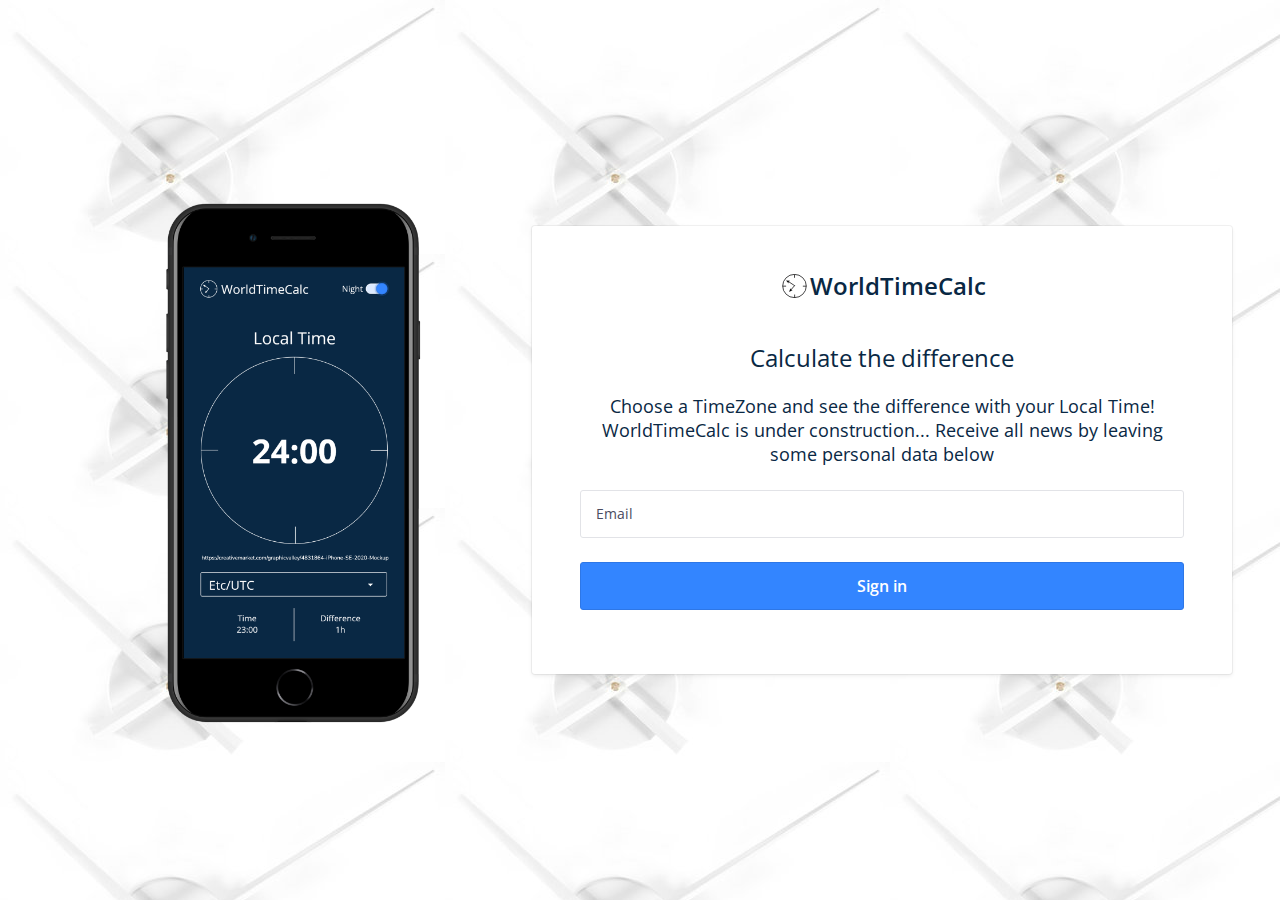
==== commit 67c2e326: "landings" ====
--- a/landingspagina.html
+++ b/landingspagina.html
@@ -24,7 +24,7 @@
     <body>
         <section class="o-row o-row--lg o-row--login o-row--beta">
             <img class="c-image" src="img/MockUp.png" alt="mock-up">
-            <div class="o-container u-max-width-xs">
+            <div class="o-container ">
                 <form class="c-card" action="#">
                     <div class="c-card__body">                       
                         <p class="c-card__title c-logo">
--- a/css/screenlandingspagina.css
+++ b/css/screenlandingspagina.css
@@ -498,6 +498,7 @@
     --card-borderRadius: var(--global-borderRadius);
     background-color: var(--card-backgroundColor, White);
     margin-bottom: var(--global-whitespace);
+    margin-right: auto;
     border-radius: var(--card-borderRadius, var(--global-borderRadius));
     box-shadow: 0 0 0 1px rgba(0,0,0, 0.05), 0 2px 4px rgba(0,0,0,.075);
     overflow: hidden;
@@ -677,7 +678,7 @@
 
 .c-image {
     display: block;
-    margin-left: 200px;
+    margin-left: auto;
     width: 16.875rem;
 }
 
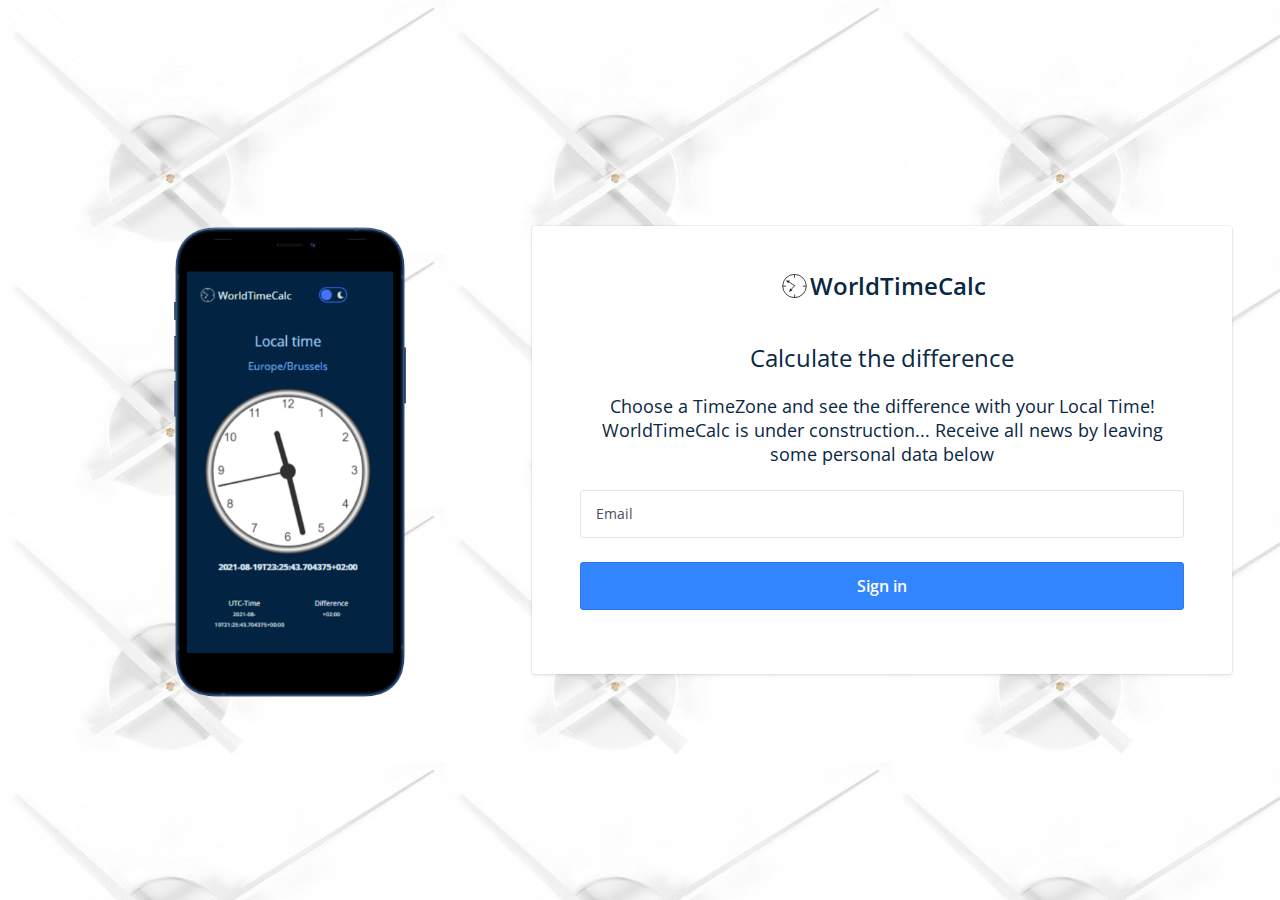
==== commit ad5b4791: "finish" ====
--- a/landingspagina.html
+++ b/landingspagina.html
@@ -8,6 +8,14 @@
         <meta name="viewport" content="width=device-width, initial-scale=1.0">
         <meta name="msapplication-TileColor" content="#3385FF">
         <meta name="theme-color" content="#3385FF">
+
+        <link rel="apple-touch-icon" sizes="60x60" href="/apple-touch-icon.png">
+        <link rel="icon" type="image/png" sizes="32x32" href="/favicon-32x32.png">
+        <link rel="icon" type="image/png" sizes="16x16" href="/favicon-16x16.png">
+        <link rel="manifest" href="/site.webmanifest">
+        <link rel="mask-icon" href="/safari-pinned-tab.svg" color="#5bbad5">
+        <meta name="msapplication-TileColor" content="#da532c">
+        <meta name="theme-color" content="#ffffff">
 
         <link href="https://fonts.googleapis.com/css2?family=Open+Sans:wght@400;600;700&display=swap" rel="stylesheet">
 
@@ -68,27 +76,6 @@
                             <!-- Button -->
                             <button class="o-button-reset c-button js-sign-in-button">Sign in</button>
                         </p>
-                        <!-- <div>
-                            <p class="c-form-field">
-                                <label class="c-label c-label--floating js-floating-label" for="username">
-                                </label>
-                                <input class="c-input c-input--with-floating-label js-floating-input" type="lastname" name="username" id="username" placeholder="Last Name" required>
-                            </p>
-                        </div>
-                        <div>
-                            <p class="c-form-field">
-                                <label class="c-label c-label--floating js-floating-label" for="username">
-                                </label>
-                                <input class="c-input c-input--with-floating-label js-floating-input" type="firstname" name="username" id="username" placeholder="First Name" required>
-                            </p>
-                        </div>
-                        <div>
-                            <p class="c-form-field">
-                                <label class="c-label c-label--floating js-floating-label" for="username">
-                                </label>
-                                <input class="c-input c-input--with-floating-label js-floating-input" type="email" name="username" id="username" placeholder="Email" required>
-                            </p>
-                        </div> -->
                     </div>
                 </form>
             </div>
--- a/css/screenlandingspagina.css
+++ b/css/screenlandingspagina.css
@@ -354,6 +354,14 @@
     min-height: 100vh;
     display: flex;
     align-items: center;
+    flex-direction: column;
+}
+
+@media (min-width: 670px) {
+    .o-row {
+        display: flex;
+        flex-direction: row;
+    }
 }
 
 /* size modifiers */
@@ -503,7 +511,6 @@
     box-shadow: 0 0 0 1px rgba(0,0,0, 0.05), 0 2px 4px rgba(0,0,0,.075);
     overflow: hidden;
 }
-
 
 .c-card__title {
     text-align: center;
